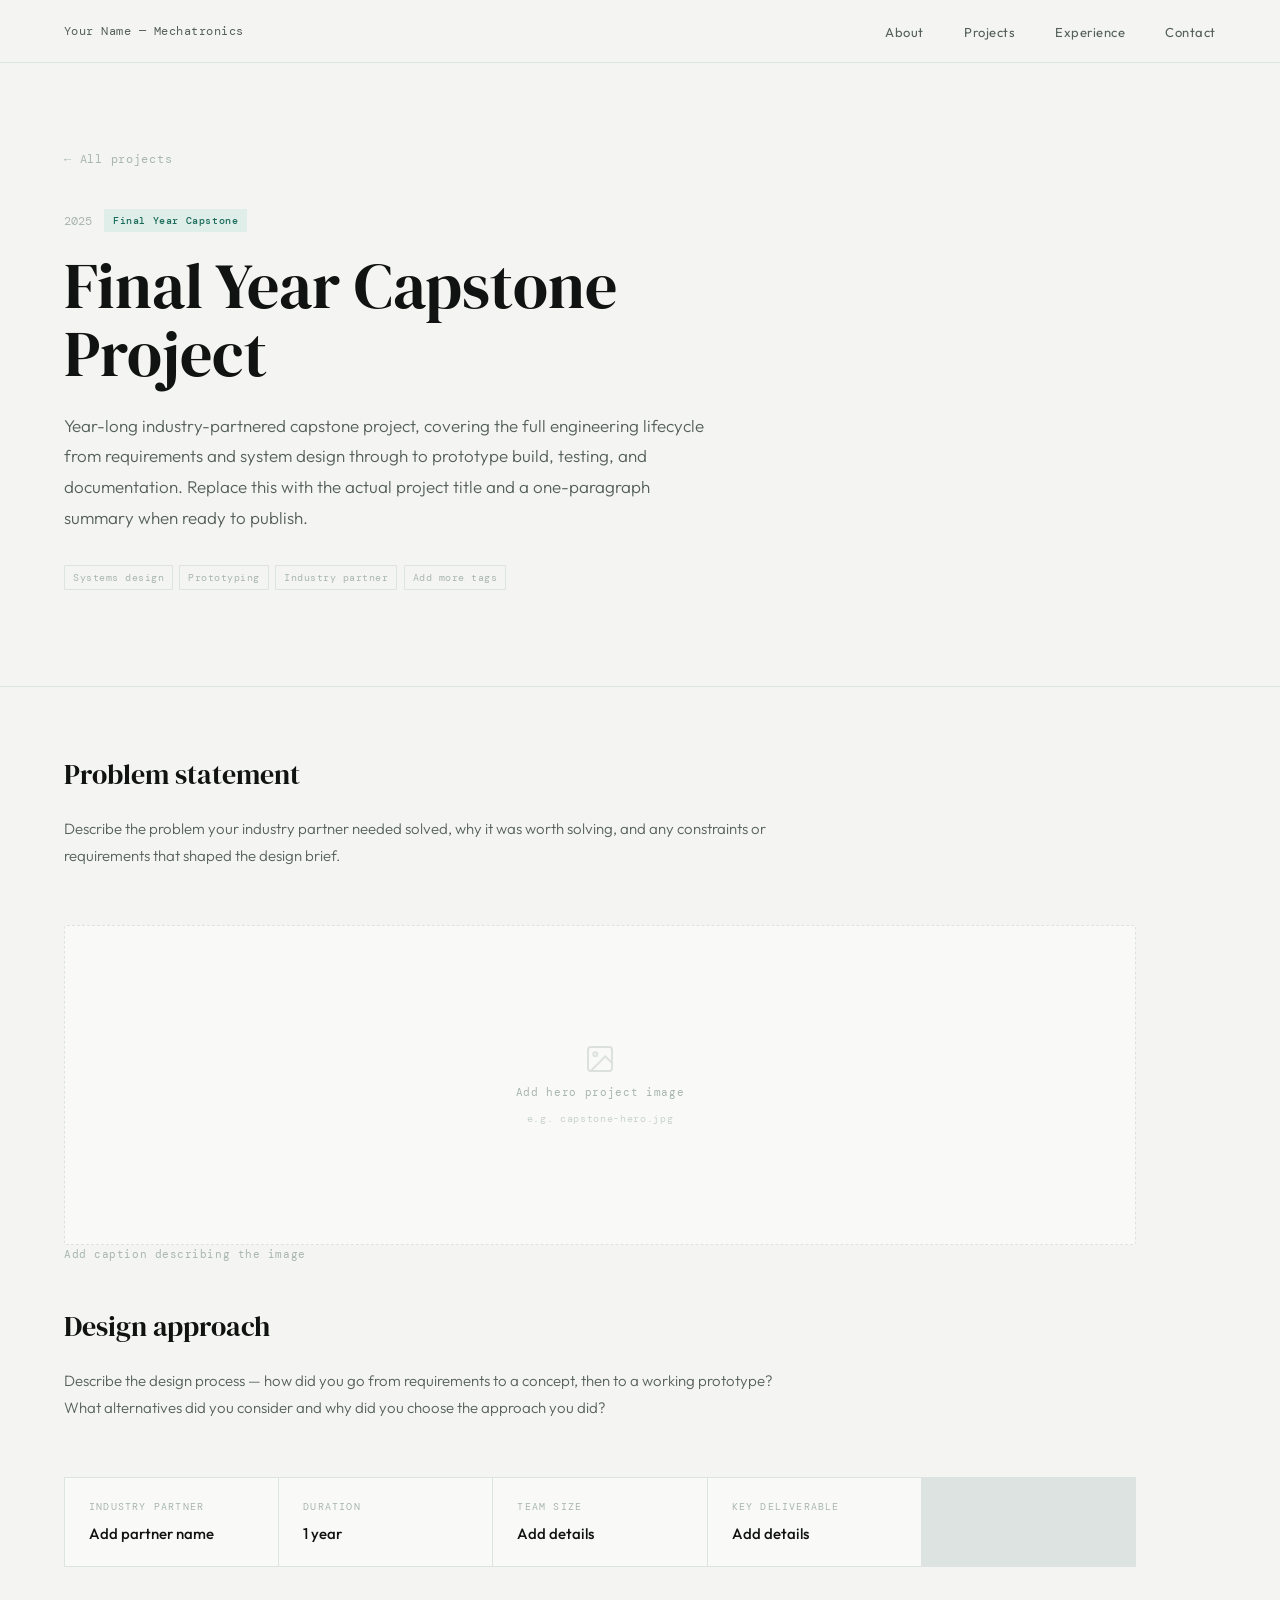
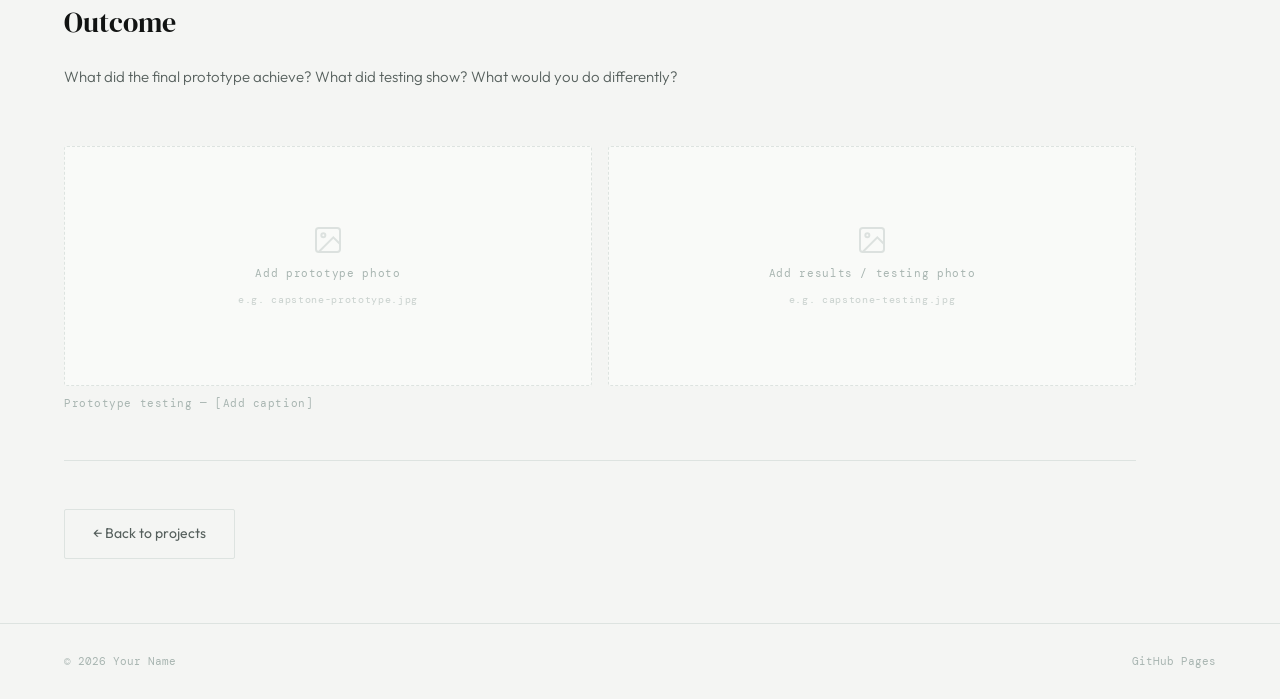
==== project-capstone.html @ b1a0011e "Add files via upload" ====
<!DOCTYPE html>
<html lang="en">
<head>
<meta charset="UTF-8">
<meta name="viewport" content="width=device-width, initial-scale=1.0">
<title>Capstone Project — Your Name</title>
<link rel="preconnect" href="https://fonts.googleapis.com">
<link rel="preconnect" href="https://fonts.gstatic.com" crossorigin>
<link href="https://fonts.googleapis.com/css2?family=DM+Serif+Display:ital@0;1&family=DM+Mono:wght@400;500&family=Outfit:wght@300;400;500&display=swap" rel="stylesheet">
<link rel="stylesheet" href="style.css">
</head>
<body>

<nav>
  <a href="index.html" class="nav-logo">Your Name — Mechatronics</a>
  <ul class="nav-links">
    <li><a href="index.html#about">About</a></li>
    <li><a href="index.html#projects">Projects</a></li>
    <li><a href="index.html#experience">Experience</a></li>
    <li><a href="index.html#contact">Contact</a></li>
  </ul>
</nav>

<div class="project-hero">
  <a href="index.html#projects" class="back-link">← All projects</a>
  <div class="project-hero-meta">
    <span class="project-hero-year">2025</span>
    <span class="project-hero-tag">Final Year Capstone</span>
  </div>
  <h1>Final Year Capstone Project</h1>
  <p class="project-hero-summary">Year-long industry-partnered capstone project, covering the full engineering lifecycle from requirements and system design through to prototype build, testing, and documentation. Replace this with the actual project title and a one-paragraph summary when ready to publish.</p>
  <div class="project-hero-tags">
    <span class="project-tag">Systems design</span>
    <span class="project-tag">Prototyping</span>
    <span class="project-tag">Industry partner</span>
    <span class="project-tag">Add more tags</span>
  </div>
</div>

<div class="project-body">

  <div class="project-section reveal">
    <h2>Problem statement</h2>
    <p>Describe the problem your industry partner needed solved, why it was worth solving, and any constraints or requirements that shaped the design brief.</p>
  </div>

  <div class="reveal">
    <div class="img-placeholder" style="min-height:320px;">
      <svg width="32" height="32" viewBox="0 0 24 24" fill="none" stroke="currentColor" stroke-width="1.5"><rect x="3" y="3" width="18" height="18" rx="2"/><circle cx="8.5" cy="8.5" r="1.5"/><path d="M21 15l-5-5L5 21"/></svg>
      Add hero project image<br><span style="font-size:10px; opacity:0.6;">e.g. capstone-hero.jpg</span>
    </div>
    <p class="img-caption">Add caption describing the image</p>
  </div>

  <div class="project-section reveal">
    <h2>Design approach</h2>
    <p>Describe the design process — how did you go from requirements to a concept, then to a working prototype? What alternatives did you consider and why did you choose the approach you did?</p>
  </div>

  <div class="specs-grid reveal">
    <div class="spec-item"><div class="spec-label">Industry partner</div><div class="spec-value">Add partner name</div></div>
    <div class="spec-item"><div class="spec-label">Duration</div><div class="spec-value">1 year</div></div>
    <div class="spec-item"><div class="spec-label">Team size</div><div class="spec-value">Add details</div></div>
    <div class="spec-item"><div class="spec-label">Key deliverable</div><div class="spec-value">Add details</div></div>
  </div>

  <div class="project-section reveal">
    <h2>Outcome</h2>
    <p>What did the final prototype achieve? What did testing show? What would you do differently?</p>
  </div>

  <div class="reveal">
    <div class="img-grid-2">
      <div class="img-placeholder" style="min-height:240px;">
        <svg width="32" height="32" viewBox="0 0 24 24" fill="none" stroke="currentColor" stroke-width="1.5"><rect x="3" y="3" width="18" height="18" rx="2"/><circle cx="8.5" cy="8.5" r="1.5"/><path d="M21 15l-5-5L5 21"/></svg>
        Add prototype photo<br><span style="font-size:10px; opacity:0.6;">e.g. capstone-prototype.jpg</span>
      </div>
      <div class="img-placeholder" style="min-height:240px;">
        <svg width="32" height="32" viewBox="0 0 24 24" fill="none" stroke="currentColor" stroke-width="1.5"><rect x="3" y="3" width="18" height="18" rx="2"/><circle cx="8.5" cy="8.5" r="1.5"/><path d="M21 15l-5-5L5 21"/></svg>
        Add results / testing photo<br><span style="font-size:10px; opacity:0.6;">e.g. capstone-testing.jpg</span>
      </div>
    </div>
    <p class="img-caption">Prototype testing — [Add caption]</p>
  </div>

  <hr class="divider">
  <a href="index.html#projects" class="btn-secondary">← Back to projects</a>

</div>

<footer>
  <p>© 2026 Your Name</p>
  <p>GitHub Pages</p>
</footer>

<script>
  const reveals = document.querySelectorAll('.reveal');
  const observer = new IntersectionObserver((entries) => {
    entries.forEach(entry => {
      if (entry.isIntersecting) { entry.target.classList.add('visible'); observer.unobserve(entry.target); }
    });
  }, { threshold: 0.08 });
  reveals.forEach(el => observer.observe(el));
</script>
</body>
</html>
---- style.css ----
*, *::before, *::after { box-sizing: border-box; margin: 0; padding: 0; }

:root {
  --ink: #111312;
  --ink-muted: #555f5c;
  --ink-faint: #a8b5b1;
  --bg: #f4f5f3;
  --bg-card: #f9faf8;
  --accent: #1a6b5a;
  --accent-mid: #2d8c78;
  --accent-light: #e0eeea;
  --border: #dde3e0;
  --mono: 'DM Mono', monospace;
  --serif: 'DM Serif Display', serif;
  --sans: 'Outfit', sans-serif;
}

html { scroll-behavior: smooth; }

body {
  font-family: var(--sans);
  background: var(--bg);
  color: var(--ink);
  font-size: 16px;
  line-height: 1.7;
  overflow-x: hidden;
}

/* ── NAV ── */
nav {
  position: fixed; top: 0; left: 0; right: 0; z-index: 100;
  display: flex; justify-content: space-between; align-items: center;
  padding: 1.1rem 4rem;
  background: rgba(244, 245, 243, 0.93);
  backdrop-filter: blur(10px);
  border-bottom: 1px solid var(--border);
}
.nav-logo { font-family: var(--mono); font-size: 12px; color: var(--ink-muted); letter-spacing: 0.04em; text-decoration: none; }
.nav-links { display: flex; gap: 2.5rem; list-style: none; }
.nav-links a { font-size: 13px; font-weight: 400; letter-spacing: 0.04em; color: var(--ink-muted); text-decoration: none; transition: color 0.2s; }
.nav-links a:hover { color: var(--accent); }

/* ── BUTTONS ── */
.btn-primary {
  display: inline-block; padding: 0.75rem 1.75rem;
  background: var(--accent); color: #fff;
  font-size: 14px; font-weight: 400; text-decoration: none; border-radius: 2px;
  transition: background 0.2s;
}
.btn-primary:hover { background: var(--accent-mid); }

.btn-secondary {
  display: inline-block; padding: 0.75rem 1.75rem;
  border: 1px solid var(--border); color: var(--ink-muted);
  font-size: 14px; font-weight: 400; text-decoration: none; border-radius: 2px;
  transition: border-color 0.2s, color 0.2s;
}
.btn-secondary:hover { border-color: var(--accent); color: var(--accent); }

/* ── SHARED SECTION PARTS ── */
.section-label { font-family: var(--mono); font-size: 11px; color: var(--ink-faint); letter-spacing: 0.18em; text-transform: uppercase; margin-bottom: 0.75rem; }
.section-title { font-family: var(--serif); font-size: clamp(34px, 4vw, 54px); font-weight: 400; line-height: 1.1; margin-bottom: 3rem; }

/* ── FOOTER ── */
footer { padding: 1.75rem 4rem; border-top: 1px solid var(--border); display: flex; justify-content: space-between; align-items: center; }
footer p { font-family: var(--mono); font-size: 11px; color: var(--ink-faint); }

/* ── REVEAL ── */
.reveal { opacity: 0; transform: translateY(12px); transition: opacity 0.6s ease, transform 0.6s ease; }
.reveal.visible { opacity: 1; transform: translateY(0); }

@keyframes fadeUp {
  from { opacity: 0; transform: translateY(14px); }
  to   { opacity: 1; transform: translateY(0); }
}

/* ── INDEX: HERO ── */
.hero { min-height: 100vh; display: flex; flex-direction: column; justify-content: flex-end; padding: 0 4rem 5rem; }
.hero-tag { font-family: var(--mono); font-size: 12px; color: var(--accent); letter-spacing: 0.1em; margin-bottom: 1.25rem; opacity: 0; animation: fadeUp 0.7s ease 0.2s forwards; }
.hero h1 { font-family: var(--serif); font-size: clamp(44px, 7vw, 92px); line-height: 1.05; font-weight: 400; max-width: 16ch; opacity: 0; animation: fadeUp 0.8s ease 0.35s forwards; }
.hero h1 em { font-style: italic; color: var(--accent); }
.hero-sub { margin-top: 1.75rem; font-size: 16px; font-weight: 300; color: var(--ink-muted); max-width: 440px; line-height: 1.75; opacity: 0; animation: fadeUp 0.8s ease 0.5s forwards; }
.hero-actions { margin-top: 2.5rem; display: flex; gap: 0.875rem; opacity: 0; animation: fadeUp 0.8s ease 0.65s forwards; }

/* ── INDEX: ABOUT ── */
#about { display: grid; grid-template-columns: 1fr 1fr; gap: 5rem; align-items: start; border-top: 1px solid var(--border); padding: 5.5rem 4rem; }
.about-text p { font-size: 16px; font-weight: 300; color: var(--ink-muted); margin-bottom: 1.1rem; }
.skills-grid { display: grid; grid-template-columns: 1fr 1fr; gap: 2rem 1.5rem; padding-top: 3.5rem; }
.skill-category h4 { font-family: var(--mono); font-size: 10px; letter-spacing: 0.14em; text-transform: uppercase; color: var(--accent); margin-bottom: 0.6rem; }
.skill-category ul { list-style: none; }
.skill-category li { font-size: 13px; color: var(--ink-muted); padding: 0.25rem 0; border-bottom: 1px solid var(--border); }

/* ── INDEX: PROJECTS GRID ── */
#projects { border-top: 1px solid var(--border); padding: 5.5rem 4rem; }
.projects-grid { display: grid; grid-template-columns: repeat(3, 1fr); gap: 1px; background: var(--border); border: 1px solid var(--border); }
.project-card { background: var(--bg-card); padding: 2rem 1.75rem; transition: background 0.2s; text-decoration: none; color: inherit; display: block; cursor: pointer; }
.project-card:hover { background: #fff; }
.project-card.featured { grid-column: span 2; }
.project-year { font-family: var(--mono); font-size: 11px; color: var(--ink-faint); letter-spacing: 0.08em; margin-bottom: 1rem; display: flex; align-items: center; gap: 0.6rem; }
.project-year .tag { background: var(--accent-light); color: var(--accent); font-size: 10px; padding: 2px 7px; border-radius: 1px; font-weight: 500; letter-spacing: 0.05em; }
.project-card h3 { font-family: var(--serif); font-size: 22px; font-weight: 400; line-height: 1.2; margin-bottom: 0.85rem; }
.project-card.featured h3 { font-size: 28px; }
.project-card p { font-size: 14px; font-weight: 300; color: var(--ink-muted); line-height: 1.7; margin-bottom: 1.1rem; }
.project-tags { display: flex; flex-wrap: wrap; gap: 0.35rem; }
.project-tag { font-family: var(--mono); font-size: 10px; letter-spacing: 0.05em; padding: 3px 8px; border: 1px solid var(--border); color: var(--ink-faint); border-radius: 1px; }
.card-cta { display: inline-block; margin-top: 1.25rem; font-family: var(--mono); font-size: 11px; color: var(--accent); letter-spacing: 0.08em; }

/* ── INDEX: TIMELINE ── */
#experience { border-top: 1px solid var(--border); padding: 5.5rem 4rem; }
.timeline-item { display: grid; grid-template-columns: 160px 1fr; gap: 3rem; padding: 2rem 0; border-bottom: 1px solid var(--border); align-items: start; }
.timeline-date { font-family: var(--mono); font-size: 12px; color: var(--ink-faint); padding-top: 0.2rem; }
.timeline-content h3 { font-size: 17px; font-weight: 500; margin-bottom: 0.2rem; }
.timeline-content .org { font-family: var(--mono); font-size: 11px; color: var(--accent); letter-spacing: 0.05em; margin-bottom: 0.6rem; }
.timeline-content p { font-size: 14px; font-weight: 300; color: var(--ink-muted); line-height: 1.7; }

/* ── INDEX: CONTACT ── */
#contact { border-top: 1px solid var(--border); padding: 5.5rem 4rem; display: grid; grid-template-columns: 1fr 1fr; gap: 5rem; align-items: start; }
.contact-title { font-family: var(--serif); font-size: clamp(34px, 4vw, 54px); font-weight: 400; line-height: 1.1; margin-bottom: 1.25rem; }
.contact-title em { font-style: italic; color: var(--accent); }
.contact-left p { font-size: 15px; font-weight: 300; color: var(--ink-muted); max-width: 380px; }
.contact-links { display: flex; flex-direction: column; gap: 0.75rem; padding-top: 3.5rem; }
.contact-link { display: flex; align-items: center; gap: 1rem; padding: 1rem 1.25rem; border: 1px solid var(--border); border-radius: 2px; text-decoration: none; color: var(--ink); background: var(--bg-card); transition: border-color 0.2s; }
.contact-link:hover { border-color: var(--accent-mid); }
.contact-link-label { font-family: var(--mono); font-size: 10px; color: var(--ink-faint); letter-spacing: 0.1em; text-transform: uppercase; width: 64px; flex-shrink: 0; }
.contact-link-value { font-size: 14px; flex: 1; }
.contact-link-arrow { font-size: 13px; color: var(--ink-faint); }

/* ── PROJECT PAGE ── */
.project-hero { padding: 9rem 4rem 4rem; border-bottom: 1px solid var(--border); }
.back-link { font-family: var(--mono); font-size: 12px; color: var(--ink-faint); text-decoration: none; letter-spacing: 0.06em; display: inline-flex; align-items: center; gap: 0.4rem; margin-bottom: 2.5rem; transition: color 0.2s; }
.back-link:hover { color: var(--accent); }
.project-hero-meta { display: flex; align-items: center; gap: 0.75rem; margin-bottom: 1.25rem; }
.project-hero-year { font-family: var(--mono); font-size: 12px; color: var(--ink-faint); }
.project-hero-tag { background: var(--accent-light); color: var(--accent); font-family: var(--mono); font-size: 10px; padding: 3px 9px; border-radius: 1px; font-weight: 500; letter-spacing: 0.06em; }
.project-hero h1 { font-family: var(--serif); font-size: clamp(38px, 5vw, 72px); font-weight: 400; line-height: 1.05; max-width: 18ch; margin-bottom: 1.5rem; }
.project-hero-summary { font-size: 17px; font-weight: 300; color: var(--ink-muted); max-width: 640px; line-height: 1.8; margin-bottom: 2rem; }
.project-hero-tags { display: flex; flex-wrap: wrap; gap: 0.4rem; margin-bottom: 2rem; }
.project-hero-actions { display: flex; gap: 0.875rem; flex-wrap: wrap; }

.project-body { padding: 4rem 4rem; max-width: 1200px; }

/* image layouts */
.img-full { width: 100%; border-radius: 3px; border: 1px solid var(--border); display: block; margin-bottom: 0.5rem; }
.img-caption { font-family: var(--mono); font-size: 11px; color: var(--ink-faint); letter-spacing: 0.05em; margin-bottom: 2.5rem; }
.img-grid-2 { display: grid; grid-template-columns: 1fr 1fr; gap: 1rem; margin-bottom: 0.5rem; }
.img-grid-2 img { width: 100%; border-radius: 3px; border: 1px solid var(--border); display: block; }
.img-grid-3 { display: grid; grid-template-columns: 1fr 1fr 1fr; gap: 1rem; margin-bottom: 0.5rem; }
.img-grid-3 img { width: 100%; border-radius: 3px; border: 1px solid var(--border); display: block; }

/* placeholder image box */
.img-placeholder {
  width: 100%; background: var(--bg-card); border: 1px dashed var(--border);
  border-radius: 3px; display: flex; flex-direction: column; align-items: center;
  justify-content: center; gap: 0.5rem; color: var(--ink-faint);
  font-family: var(--mono); font-size: 11px; letter-spacing: 0.06em;
  text-align: center; padding: 3rem 1rem;
}
.img-placeholder svg { opacity: 0.35; }

/* content blocks */
.project-section { margin-bottom: 3.5rem; }
.project-section h2 { font-family: var(--serif); font-size: 28px; font-weight: 400; margin-bottom: 1rem; }
.project-section p { font-size: 15px; font-weight: 300; color: var(--ink-muted); line-height: 1.8; margin-bottom: 0.9rem; max-width: 72ch; }
.project-section ul { list-style: none; margin-bottom: 0.9rem; display: flex; flex-direction: column; gap: 0.4rem; }
.project-section li { font-size: 15px; font-weight: 300; color: var(--ink-muted); padding-left: 1.25rem; position: relative; line-height: 1.7; }
.project-section li::before { content: '—'; position: absolute; left: 0; color: var(--ink-faint); font-size: 11px; top: 0.3rem; }

.specs-grid { display: grid; grid-template-columns: repeat(auto-fill, minmax(200px, 1fr)); gap: 1px; background: var(--border); border: 1px solid var(--border); margin-bottom: 2rem; }
.spec-item { background: var(--bg-card); padding: 1.25rem 1.5rem; }
.spec-label { font-family: var(--mono); font-size: 10px; color: var(--ink-faint); letter-spacing: 0.12em; text-transform: uppercase; margin-bottom: 0.35rem; }
.spec-value { font-size: 15px; font-weight: 500; color: var(--ink); }

.divider { border: none; border-top: 1px solid var(--border); margin: 3rem 0; }

/* ── RESPONSIVE ── */
@media (max-width: 960px) {
  nav { padding: 1rem 2rem; }
  #about, #contact { grid-template-columns: 1fr; gap: 3rem; padding: 4rem 2rem; }
  #projects, #experience { padding: 4rem 2rem; }
  .projects-grid { grid-template-columns: 1fr 1fr; }
  .project-card.featured { grid-column: span 2; }
  footer { padding: 1.5rem 2rem; }
  .skills-grid { padding-top: 0; }
  .project-hero { padding: 8rem 2rem 3rem; }
  .project-body { padding: 3rem 2rem; }
  .img-grid-3 { grid-template-columns: 1fr 1fr; }
}
@media (max-width: 640px) {
  nav { padding: 1rem 1.5rem; }
  .nav-links { display: none; }
  .hero { padding: 0 1.5rem 3.5rem; }
  #about, #projects, #experience, #contact { padding: 3.5rem 1.5rem; }
  .projects-grid { grid-template-columns: 1fr; }
  .project-card.featured { grid-column: span 1; }
  .timeline-item { grid-template-columns: 1fr; gap: 0.4rem; }
  footer { flex-direction: column; gap: 0.4rem; text-align: center; padding: 1.5rem; }
  .img-grid-2, .img-grid-3 { grid-template-columns: 1fr; }
  .specs-grid { grid-template-columns: 1fr 1fr; }
  .project-hero { padding: 7rem 1.5rem 2.5rem; }
  .project-body { padding: 2.5rem 1.5rem; }
}
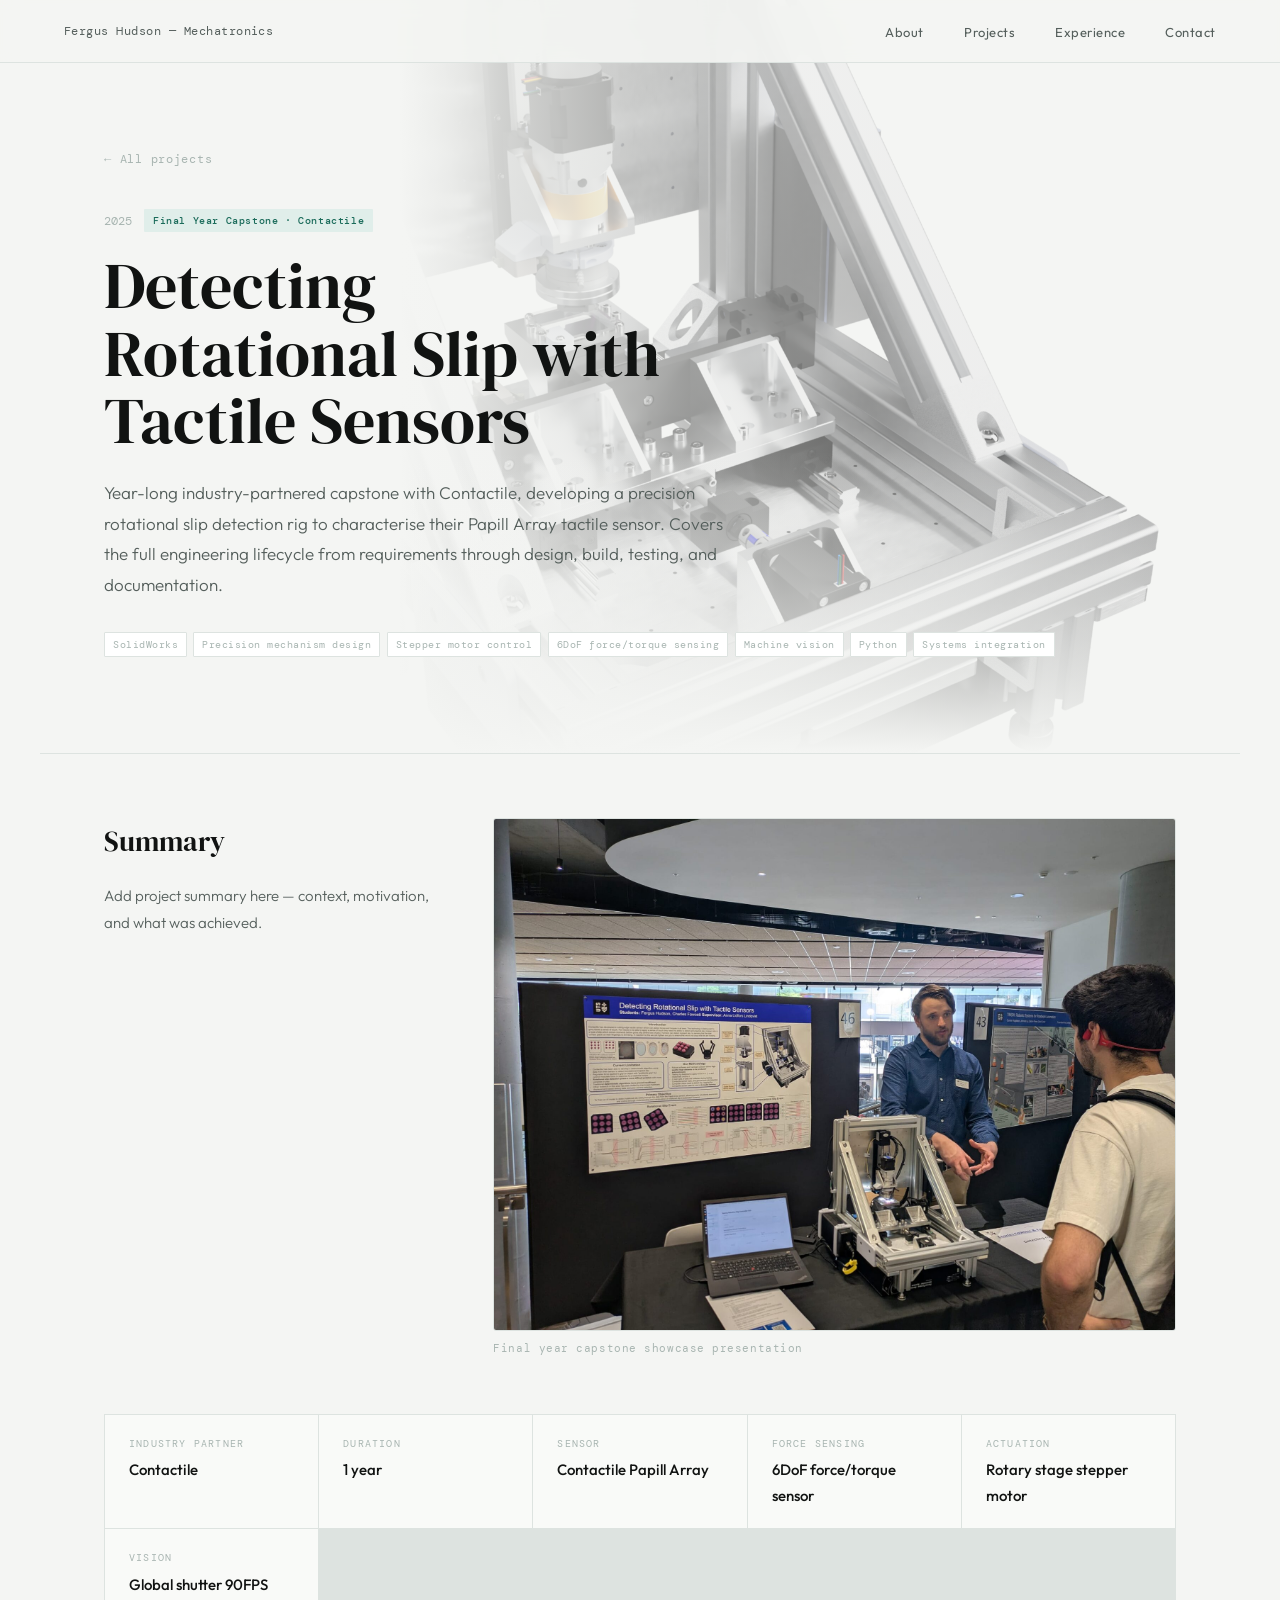
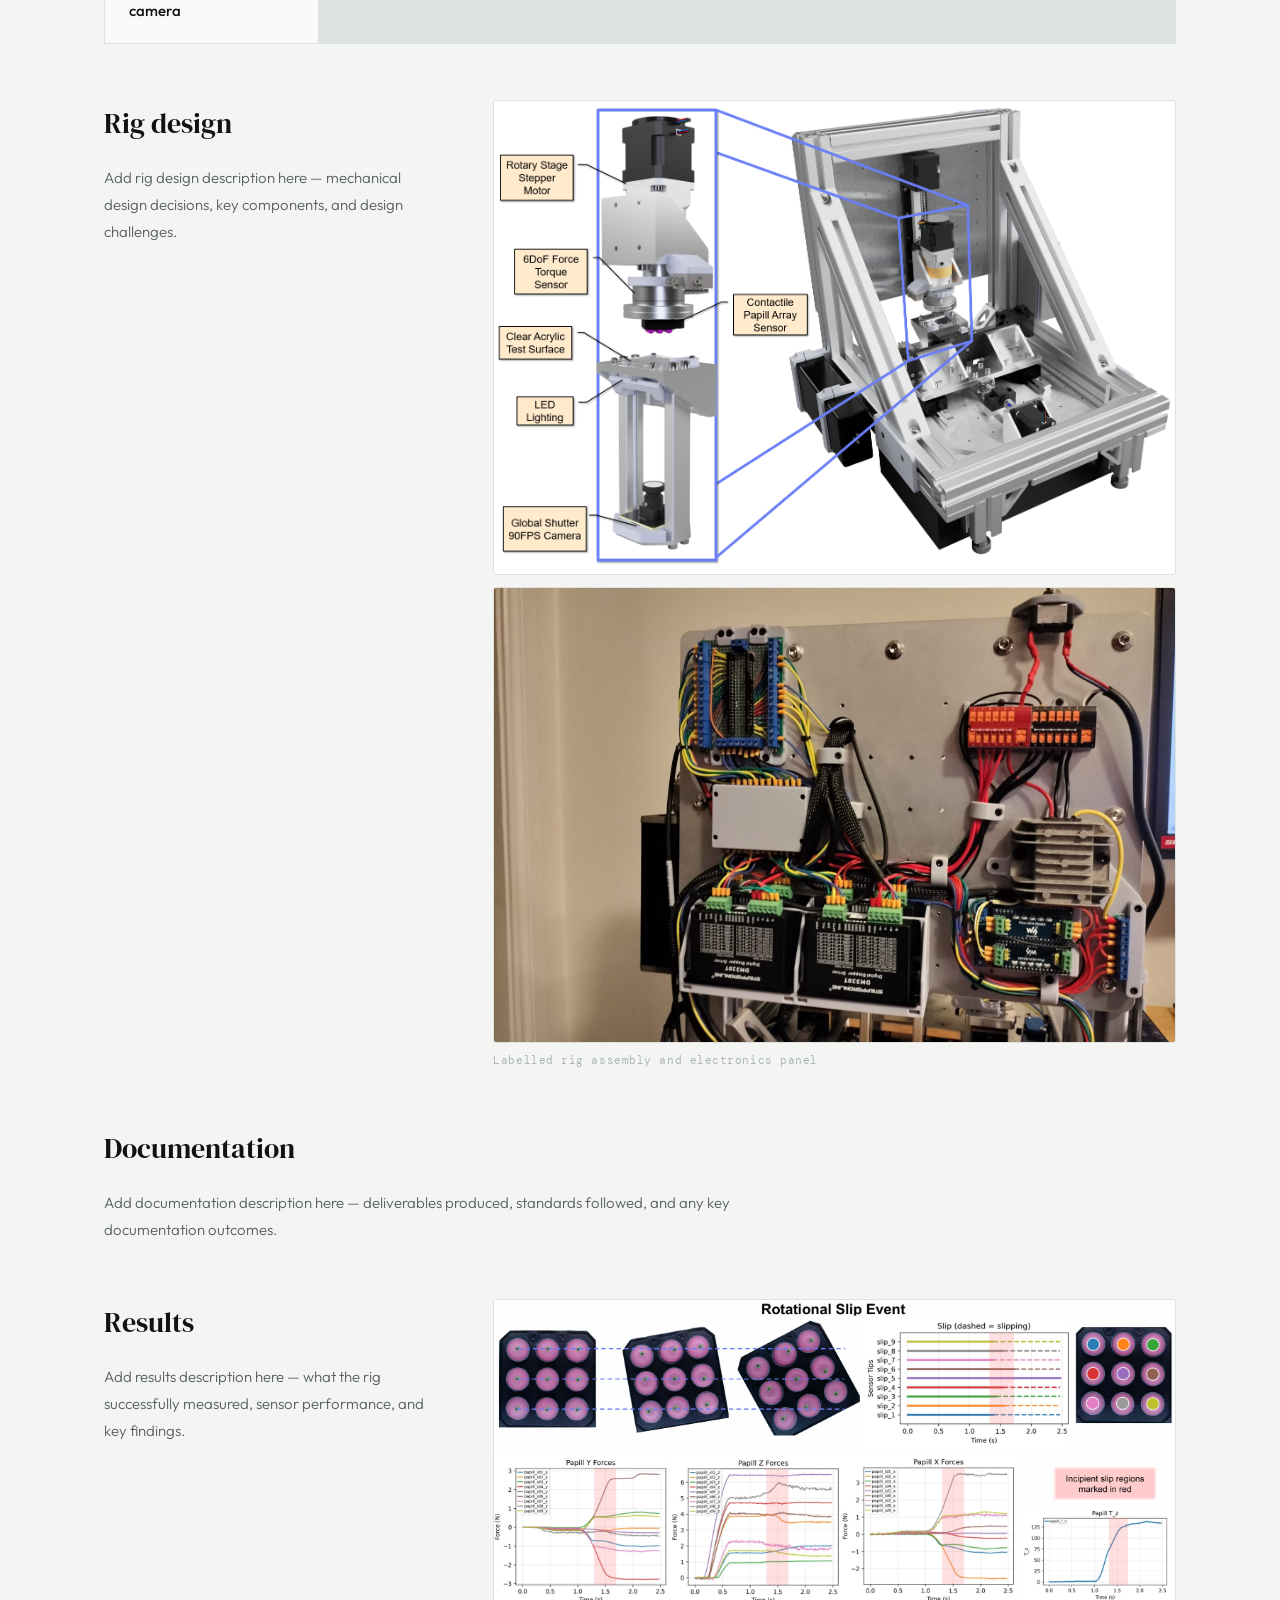
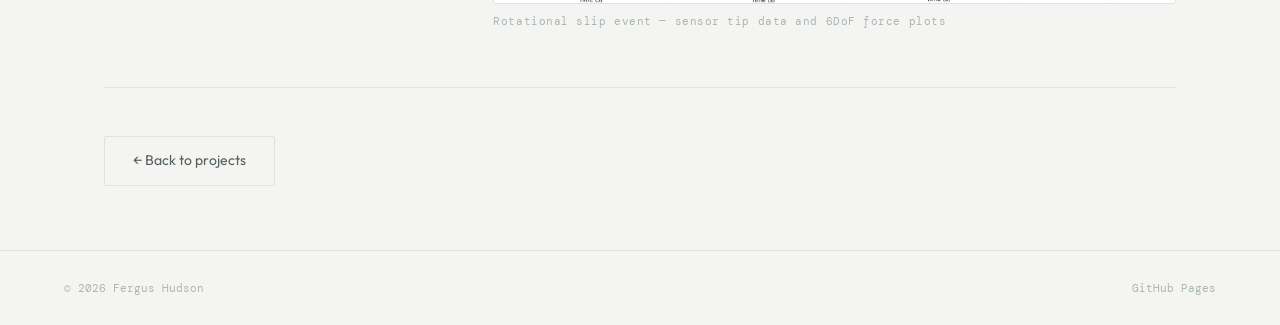
==== commit 21d2e757: "Build out capstone project page with images and placeholder sections" ====
--- a/project-capstone.html
+++ b/project-capstone.html
@@ -3,16 +3,113 @@
 <head>
 <meta charset="UTF-8">
 <meta name="viewport" content="width=device-width, initial-scale=1.0">
-<title>Capstone Project — Your Name</title>
+<title>Capstone — Detecting Rotational Slip — Fergus Hudson</title>
+<link rel="icon" href="favicon.ico" type="image/x-icon">
 <link rel="preconnect" href="https://fonts.googleapis.com">
 <link rel="preconnect" href="https://fonts.gstatic.com" crossorigin>
 <link href="https://fonts.googleapis.com/css2?family=DM+Serif+Display:ital@0;1&family=DM+Mono:wght@400;500&family=Outfit:wght@300;400;500&display=swap" rel="stylesheet">
 <link rel="stylesheet" href="style.css">
+<style>
+  .project-hero {
+    position: relative;
+    overflow: hidden;
+  }
+
+  .project-hero-bg {
+    position: absolute;
+    inset: 0;
+    background-image: url('heroshotrenderwithnolabels.png');
+    background-size: cover;
+    background-position: right center;
+    z-index: 0;
+  }
+
+  .project-hero-bg::after {
+    content: '';
+    position: absolute;
+    inset: 0;
+    background: linear-gradient(
+      to right,
+      #f4f5f3 30%,
+      rgba(244, 245, 243, 0.65) 50%,
+      rgba(244, 245, 243, 0.05) 100%
+    );
+  }
+
+  .project-hero-bg::before {
+    content: '';
+    position: absolute;
+    inset: 0;
+    background: linear-gradient(
+      to bottom,
+      transparent 60%,
+      #f4f5f3 100%
+    );
+    z-index: 1;
+  }
+
+  .project-hero > *:not(.project-hero-bg) {
+    position: relative;
+    z-index: 2;
+  }
+
+  .project-hero-tags .project-tag {
+    background: #ffffff;
+    border-color: var(--border);
+  }
+
+  .content-row {
+    display: grid;
+    grid-template-columns: 1fr 2fr;
+    gap: 3rem;
+    align-items: start;
+    margin-bottom: 3.5rem;
+  }
+
+  .content-row .project-section {
+    margin-bottom: 0;
+  }
+
+  .row-media img {
+    width: 100%;
+    border-radius: 3px;
+    border: 1px solid var(--border);
+    display: block;
+  }
+
+  .stacked-imgs {
+    display: flex;
+    flex-direction: column;
+    gap: 0.75rem;
+  }
+
+  .row-caption {
+    font-family: var(--mono);
+    font-size: 11px;
+    color: var(--ink-faint);
+    letter-spacing: 0.05em;
+    margin-top: 0.5rem;
+  }
+
+  @media (max-width: 760px) {
+    .content-row {
+      grid-template-columns: 1fr;
+      gap: 1.5rem;
+    }
+    .project-hero-bg::after {
+      background: linear-gradient(
+        to bottom,
+        rgba(244, 245, 243, 0.3) 0%,
+        #f4f5f3 70%
+      );
+    }
+  }
+</style>
 </head>
 <body>
 
 <nav>
-  <a href="index.html" class="nav-logo">Your Name — Mechatronics</a>
+  <a href="index.html" class="nav-logo">Fergus Hudson — Mechatronics</a>
   <ul class="nav-links">
     <li><a href="index.html#about">About</a></li>
     <li><a href="index.html#projects">Projects</a></li>
@@ -22,65 +119,80 @@
 </nav>
 
 <div class="project-hero">
+  <div class="project-hero-bg"></div>
   <a href="index.html#projects" class="back-link">← All projects</a>
   <div class="project-hero-meta">
     <span class="project-hero-year">2025</span>
-    <span class="project-hero-tag">Final Year Capstone</span>
-  </div>
-  <h1>Final Year Capstone Project</h1>
-  <p class="project-hero-summary">Year-long industry-partnered capstone project, covering the full engineering lifecycle from requirements and system design through to prototype build, testing, and documentation. Replace this with the actual project title and a one-paragraph summary when ready to publish.</p>
+    <span class="project-hero-tag">Final Year Capstone · Contactile</span>
+  </div>
+  <h1>Detecting Rotational Slip with Tactile Sensors</h1>
+  <p class="project-hero-summary">Year-long industry-partnered capstone with Contactile, developing a precision rotational slip detection rig to characterise their Papill Array tactile sensor. Covers the full engineering lifecycle from requirements through design, build, testing, and documentation.</p>
   <div class="project-hero-tags">
-    <span class="project-tag">Systems design</span>
-    <span class="project-tag">Prototyping</span>
-    <span class="project-tag">Industry partner</span>
-    <span class="project-tag">Add more tags</span>
+    <span class="project-tag">SolidWorks</span>
+    <span class="project-tag">Precision mechanism design</span>
+    <span class="project-tag">Stepper motor control</span>
+    <span class="project-tag">6DoF force/torque sensing</span>
+    <span class="project-tag">Machine vision</span>
+    <span class="project-tag">Python</span>
+    <span class="project-tag">Systems integration</span>
   </div>
 </div>
 
 <div class="project-body">
 
+  <!-- Summary -->
+  <div class="content-row reveal">
+    <div class="project-section">
+      <h2>Summary</h2>
+      <p>Add project summary here — context, motivation, and what was achieved.</p>
+    </div>
+    <div class="row-media">
+      <img src="capstoneshowcase.jpeg" alt="Capstone project showcase presentation">
+      <p class="row-caption">Final year capstone showcase presentation</p>
+    </div>
+  </div>
+
+  <!-- Specs -->
+  <div class="specs-grid reveal" style="margin-bottom: 3.5rem;">
+    <div class="spec-item"><div class="spec-label">Industry partner</div><div class="spec-value">Contactile</div></div>
+    <div class="spec-item"><div class="spec-label">Duration</div><div class="spec-value">1 year</div></div>
+    <div class="spec-item"><div class="spec-label">Sensor</div><div class="spec-value">Contactile Papill Array</div></div>
+    <div class="spec-item"><div class="spec-label">Force sensing</div><div class="spec-value">6DoF force/torque sensor</div></div>
+    <div class="spec-item"><div class="spec-label">Actuation</div><div class="spec-value">Rotary stage stepper motor</div></div>
+    <div class="spec-item"><div class="spec-label">Vision</div><div class="spec-value">Global shutter 90FPS camera</div></div>
+  </div>
+
+  <!-- Rig Design -->
+  <div class="content-row reveal">
+    <div class="project-section">
+      <h2>Rig design</h2>
+      <p>Add rig design description here — mechanical design decisions, key components, and design challenges.</p>
+    </div>
+    <div class="row-media">
+      <div class="stacked-imgs">
+        <img src="renderdiagramcapstone.png" alt="Labelled CAD render of the rotational slip detection rig">
+        <img src="wiringcapstone.jpeg" alt="Electronics and wiring panel">
+      </div>
+      <p class="row-caption">Labelled rig assembly and electronics panel</p>
+    </div>
+  </div>
+
+  <!-- Documentation -->
   <div class="project-section reveal">
-    <h2>Problem statement</h2>
-    <p>Describe the problem your industry partner needed solved, why it was worth solving, and any constraints or requirements that shaped the design brief.</p>
-  </div>
-
-  <div class="reveal">
-    <div class="img-placeholder" style="min-height:320px;">
-      <svg width="32" height="32" viewBox="0 0 24 24" fill="none" stroke="currentColor" stroke-width="1.5"><rect x="3" y="3" width="18" height="18" rx="2"/><circle cx="8.5" cy="8.5" r="1.5"/><path d="M21 15l-5-5L5 21"/></svg>
-      Add hero project image<br><span style="font-size:10px; opacity:0.6;">e.g. capstone-hero.jpg</span>
-    </div>
-    <p class="img-caption">Add caption describing the image</p>
-  </div>
-
-  <div class="project-section reveal">
-    <h2>Design approach</h2>
-    <p>Describe the design process — how did you go from requirements to a concept, then to a working prototype? What alternatives did you consider and why did you choose the approach you did?</p>
-  </div>
-
-  <div class="specs-grid reveal">
-    <div class="spec-item"><div class="spec-label">Industry partner</div><div class="spec-value">Add partner name</div></div>
-    <div class="spec-item"><div class="spec-label">Duration</div><div class="spec-value">1 year</div></div>
-    <div class="spec-item"><div class="spec-label">Team size</div><div class="spec-value">Add details</div></div>
-    <div class="spec-item"><div class="spec-label">Key deliverable</div><div class="spec-value">Add details</div></div>
-  </div>
-
-  <div class="project-section reveal">
-    <h2>Outcome</h2>
-    <p>What did the final prototype achieve? What did testing show? What would you do differently?</p>
-  </div>
-
-  <div class="reveal">
-    <div class="img-grid-2">
-      <div class="img-placeholder" style="min-height:240px;">
-        <svg width="32" height="32" viewBox="0 0 24 24" fill="none" stroke="currentColor" stroke-width="1.5"><rect x="3" y="3" width="18" height="18" rx="2"/><circle cx="8.5" cy="8.5" r="1.5"/><path d="M21 15l-5-5L5 21"/></svg>
-        Add prototype photo<br><span style="font-size:10px; opacity:0.6;">e.g. capstone-prototype.jpg</span>
-      </div>
-      <div class="img-placeholder" style="min-height:240px;">
-        <svg width="32" height="32" viewBox="0 0 24 24" fill="none" stroke="currentColor" stroke-width="1.5"><rect x="3" y="3" width="18" height="18" rx="2"/><circle cx="8.5" cy="8.5" r="1.5"/><path d="M21 15l-5-5L5 21"/></svg>
-        Add results / testing photo<br><span style="font-size:10px; opacity:0.6;">e.g. capstone-testing.jpg</span>
-      </div>
-    </div>
-    <p class="img-caption">Prototype testing — [Add caption]</p>
+    <h2>Documentation</h2>
+    <p>Add documentation description here — deliverables produced, standards followed, and any key documentation outcomes.</p>
+  </div>
+
+  <!-- Results -->
+  <div class="content-row reveal">
+    <div class="project-section">
+      <h2>Results</h2>
+      <p>Add results description here — what the rig successfully measured, sensor performance, and key findings.</p>
+    </div>
+    <div class="row-media">
+      <img src="capstoneSlipResults.png" alt="Rotational slip event sensor data and force plots">
+      <p class="row-caption">Rotational slip event — sensor tip data and 6DoF force plots</p>
+    </div>
   </div>
 
   <hr class="divider">
@@ -89,7 +201,7 @@
 </div>
 
 <footer>
-  <p>© 2026 Your Name</p>
+  <p>© 2026 Fergus Hudson</p>
   <p>GitHub Pages</p>
 </footer>
 
--- a/style.css
+++ b/style.css
@@ -126,7 +126,7 @@
 .contact-link-arrow { font-size: 13px; color: var(--ink-faint); }
 
 /* ── PROJECT PAGE ── */
-.project-hero { padding: 9rem 4rem 4rem; border-bottom: 1px solid var(--border); }
+.project-hero { padding: 9rem 4rem 4rem; border-bottom: 1px solid var(--border); max-width: 1200px; margin: 0 auto; }
 .back-link { font-family: var(--mono); font-size: 12px; color: var(--ink-faint); text-decoration: none; letter-spacing: 0.06em; display: inline-flex; align-items: center; gap: 0.4rem; margin-bottom: 2.5rem; transition: color 0.2s; }
 .back-link:hover { color: var(--accent); }
 .project-hero-meta { display: flex; align-items: center; gap: 0.75rem; margin-bottom: 1.25rem; }
@@ -137,7 +137,7 @@
 .project-hero-tags { display: flex; flex-wrap: wrap; gap: 0.4rem; margin-bottom: 2rem; }
 .project-hero-actions { display: flex; gap: 0.875rem; flex-wrap: wrap; }
 
-.project-body { padding: 4rem 4rem; max-width: 1200px; }
+.project-body { padding: 4rem 4rem; max-width: 1200px; margin: 0 auto; }
 
 /* image layouts */
 .img-full { width: 100%; border-radius: 3px; border: 1px solid var(--border); display: block; margin-bottom: 0.5rem; }
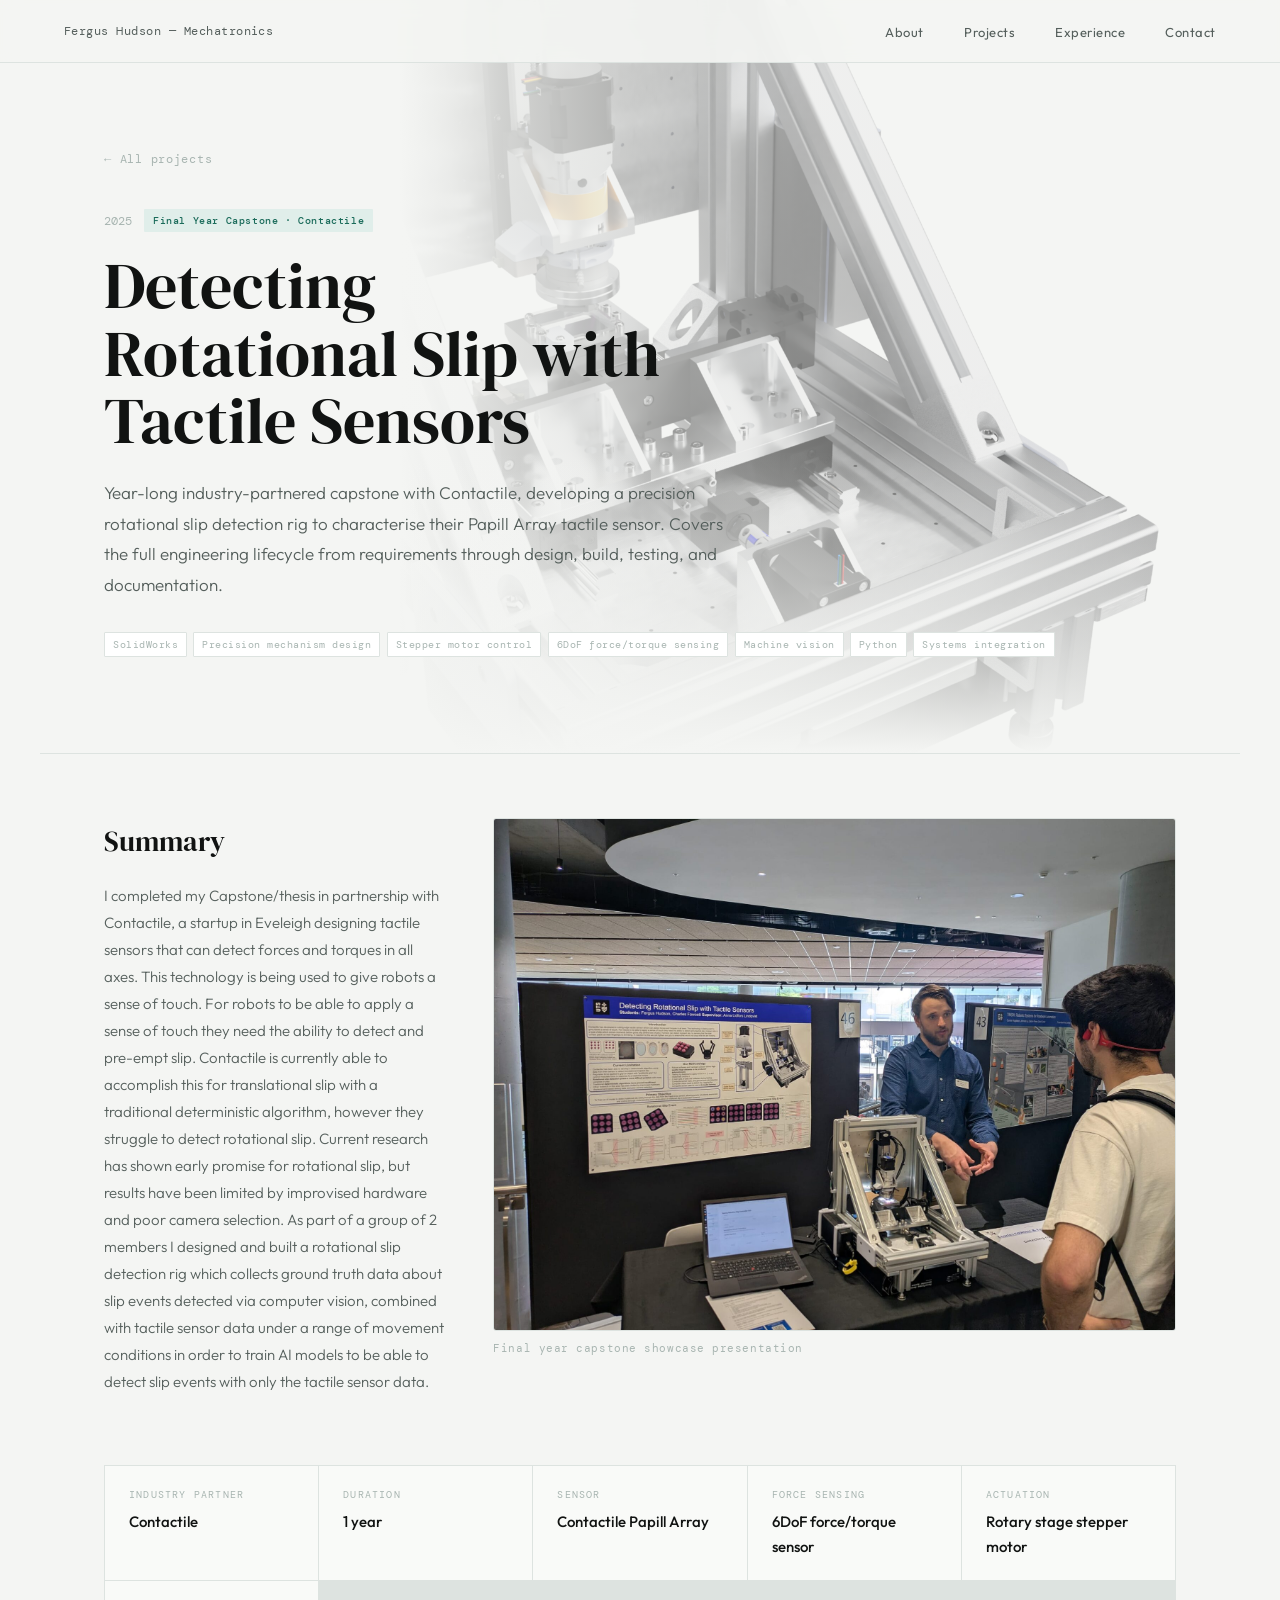
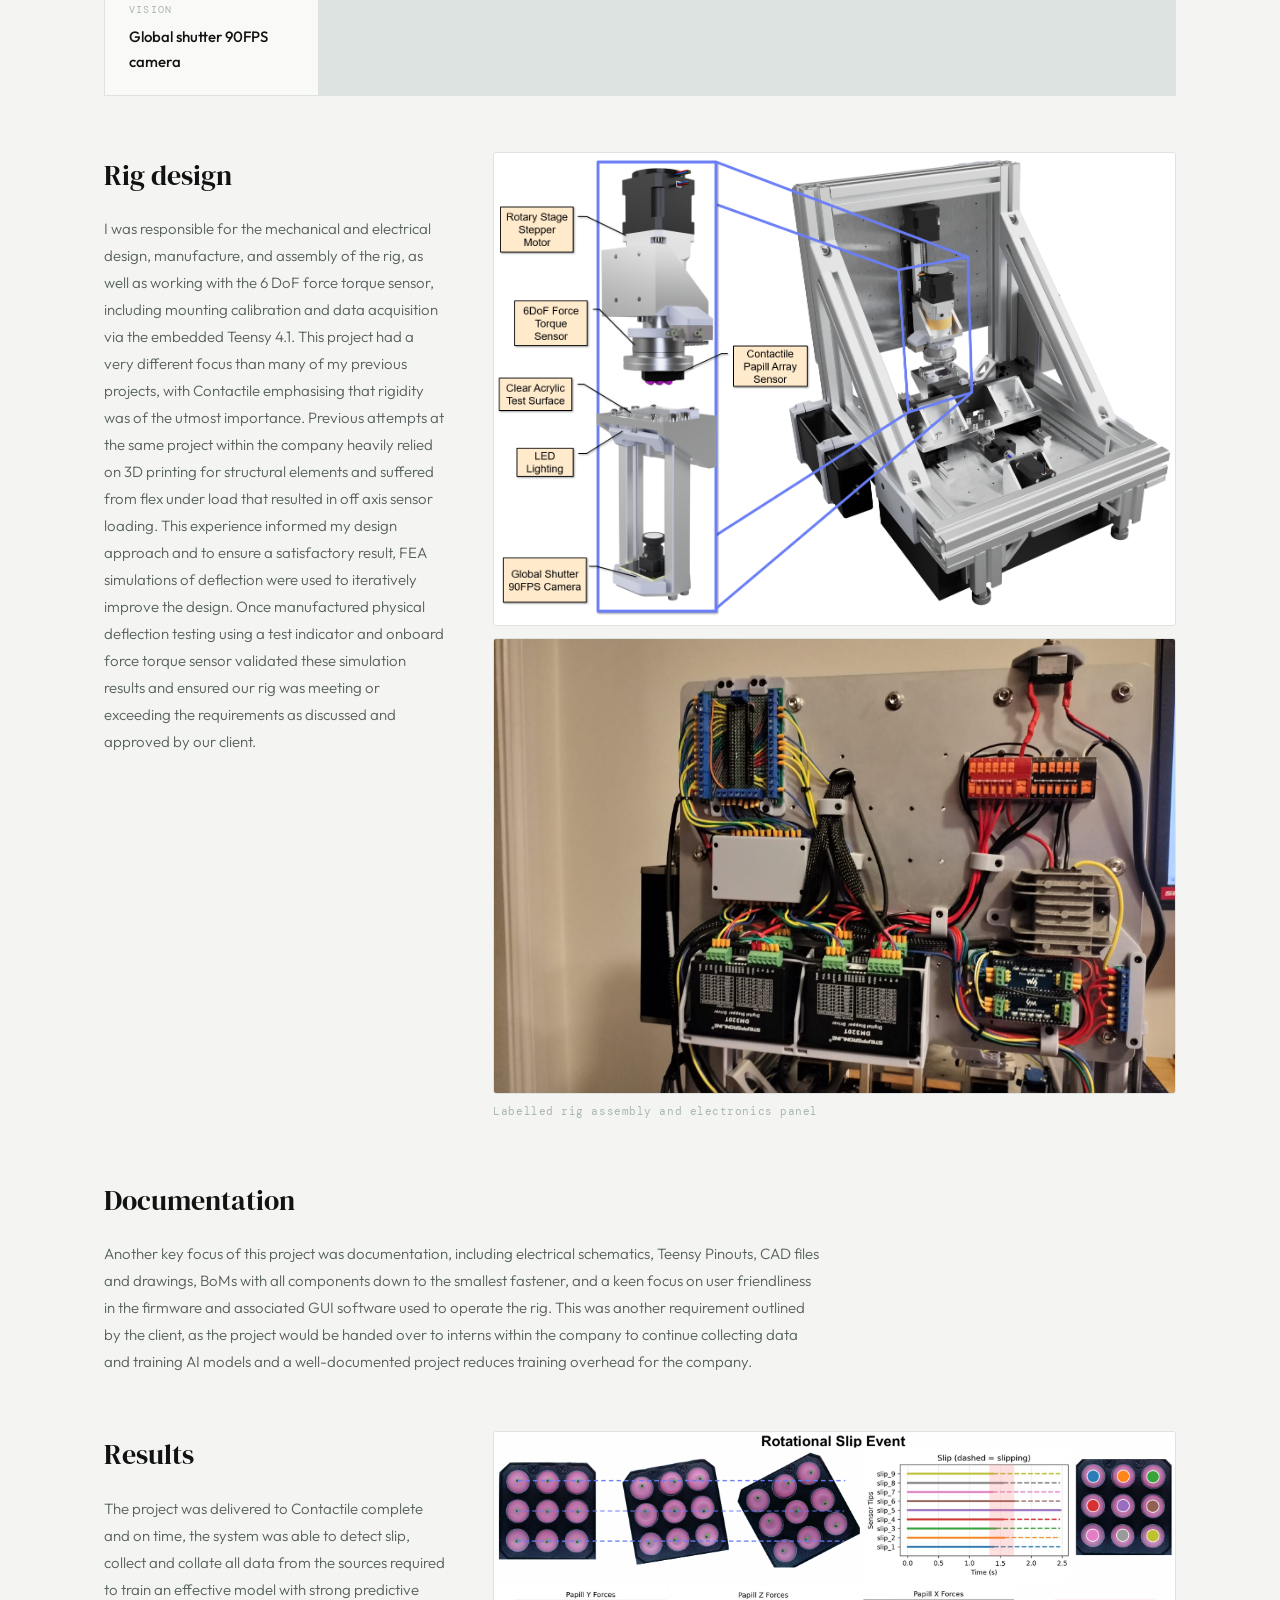
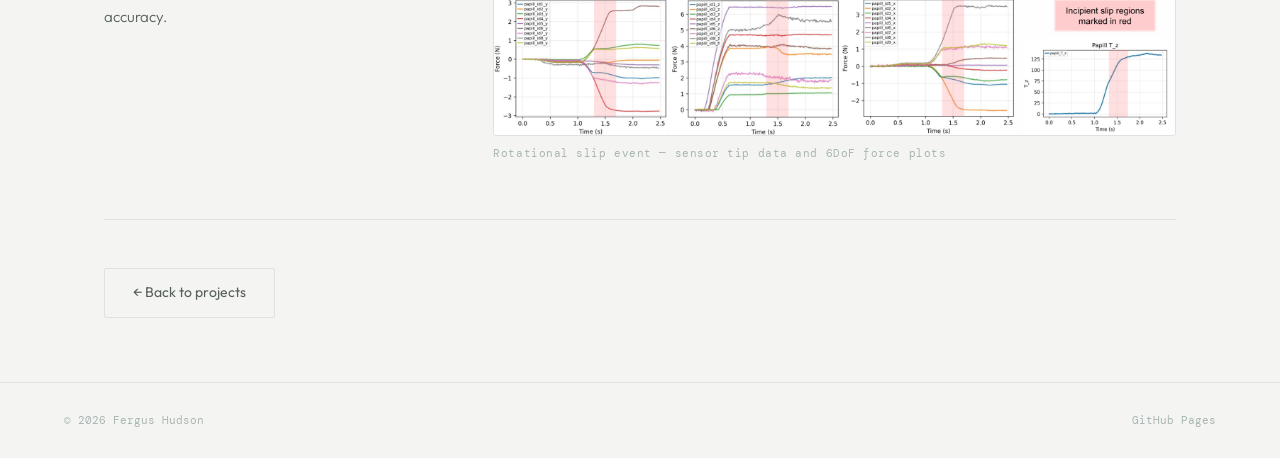
==== commit 11612b95: "Update project-capstone.html" ====
--- a/project-capstone.html
+++ b/project-capstone.html
@@ -144,7 +144,7 @@
   <div class="content-row reveal">
     <div class="project-section">
       <h2>Summary</h2>
-      <p>Add project summary here — context, motivation, and what was achieved.</p>
+      <p>I completed my Capstone/thesis in partnership with Contactile, a startup in Eveleigh designing tactile sensors that can detect forces and torques in all axes. This technology is being used to give robots a sense of touch. For robots to be able to apply a sense of touch they need the ability to detect and pre-empt slip. Contactile is currently able to accomplish this for translational slip with a traditional deterministic algorithm, however they struggle to detect rotational slip. Current research has shown early promise for rotational slip, but results have been limited by improvised hardware and poor camera selection. As part of a group of 2 members I designed and built a rotational slip detection rig which collects ground truth data about slip events detected via computer vision, combined with tactile sensor data under a range of movement conditions in order to train AI models to be able to detect slip events with only the tactile sensor data.</p>
     </div>
     <div class="row-media">
       <img src="capstoneshowcase.jpeg" alt="Capstone project showcase presentation">
@@ -166,7 +166,7 @@
   <div class="content-row reveal">
     <div class="project-section">
       <h2>Rig design</h2>
-      <p>Add rig design description here — mechanical design decisions, key components, and design challenges.</p>
+      <p>I was responsible for the mechanical and electrical design, manufacture, and assembly of the rig, as well as working with the 6 DoF force torque sensor, including mounting calibration and data acquisition via the embedded Teensy 4.1. This project had a very different focus than many of my previous projects, with Contactile emphasising that rigidity was of the utmost importance. Previous attempts at the same project within the company heavily relied on 3D printing for structural elements and suffered from flex under load that resulted in off axis sensor loading. This experience informed my design approach and to ensure a satisfactory result, FEA simulations of deflection were used to iteratively improve the design. Once manufactured physical deflection testing using a test indicator and onboard force torque sensor validated these simulation results and ensured our rig was meeting or exceeding the requirements as discussed and approved by our client.</p>
     </div>
     <div class="row-media">
       <div class="stacked-imgs">
@@ -180,14 +180,14 @@
   <!-- Documentation -->
   <div class="project-section reveal">
     <h2>Documentation</h2>
-    <p>Add documentation description here — deliverables produced, standards followed, and any key documentation outcomes.</p>
+    <p>Another key focus of this project was documentation, including electrical schematics, Teensy Pinouts, CAD files and drawings, BoMs with all components down to the smallest fastener, and a keen focus on user friendliness in the firmware and associated GUI software used to operate the rig. This was another requirement outlined by the client, as the project would be handed over to interns within the company to continue collecting data and training AI models and a well-documented project reduces training overhead for the company. </p>
   </div>
 
   <!-- Results -->
   <div class="content-row reveal">
     <div class="project-section">
       <h2>Results</h2>
-      <p>Add results description here — what the rig successfully measured, sensor performance, and key findings.</p>
+      <p>The project was delivered to Contactile complete and on time, the system was able to detect slip, collect and collate all data from the sources required to train an effective model with strong predictive accuracy.</p>
     </div>
     <div class="row-media">
       <img src="capstoneSlipResults.png" alt="Rotational slip event sensor data and force plots">
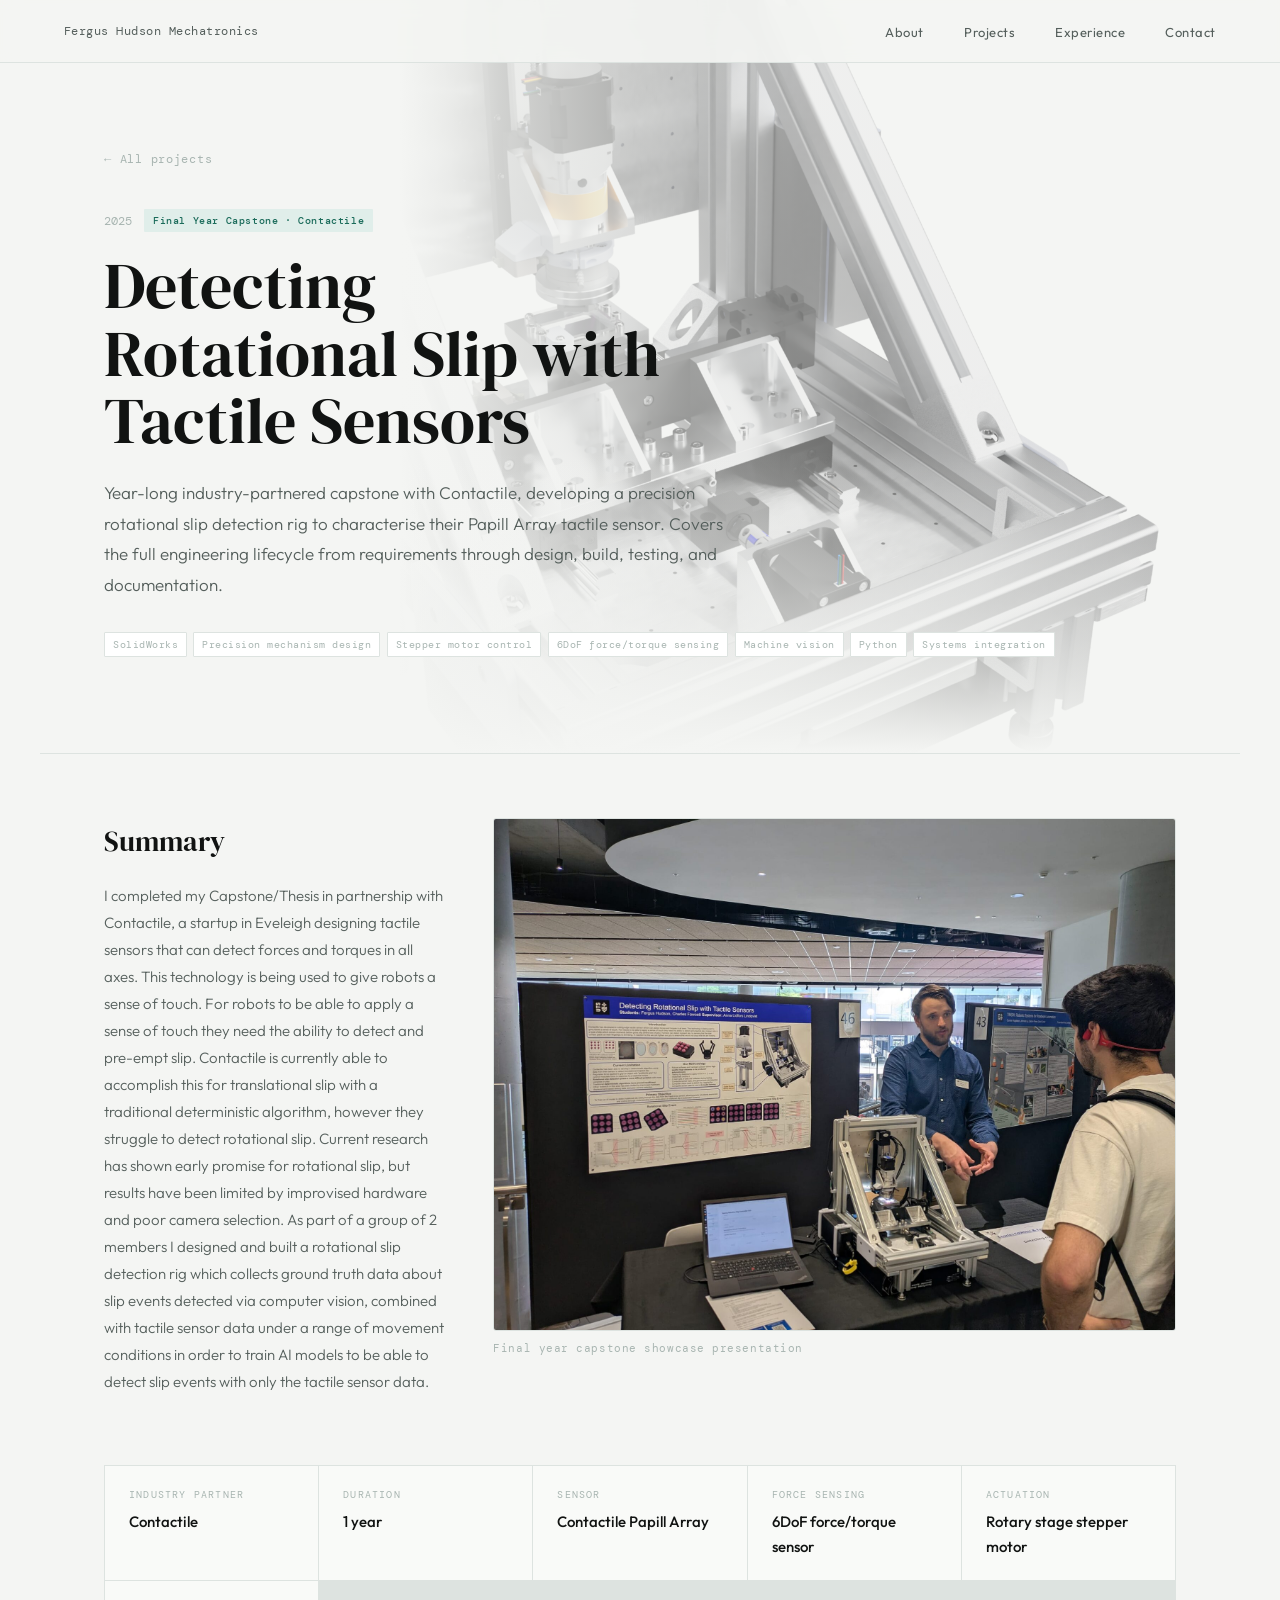
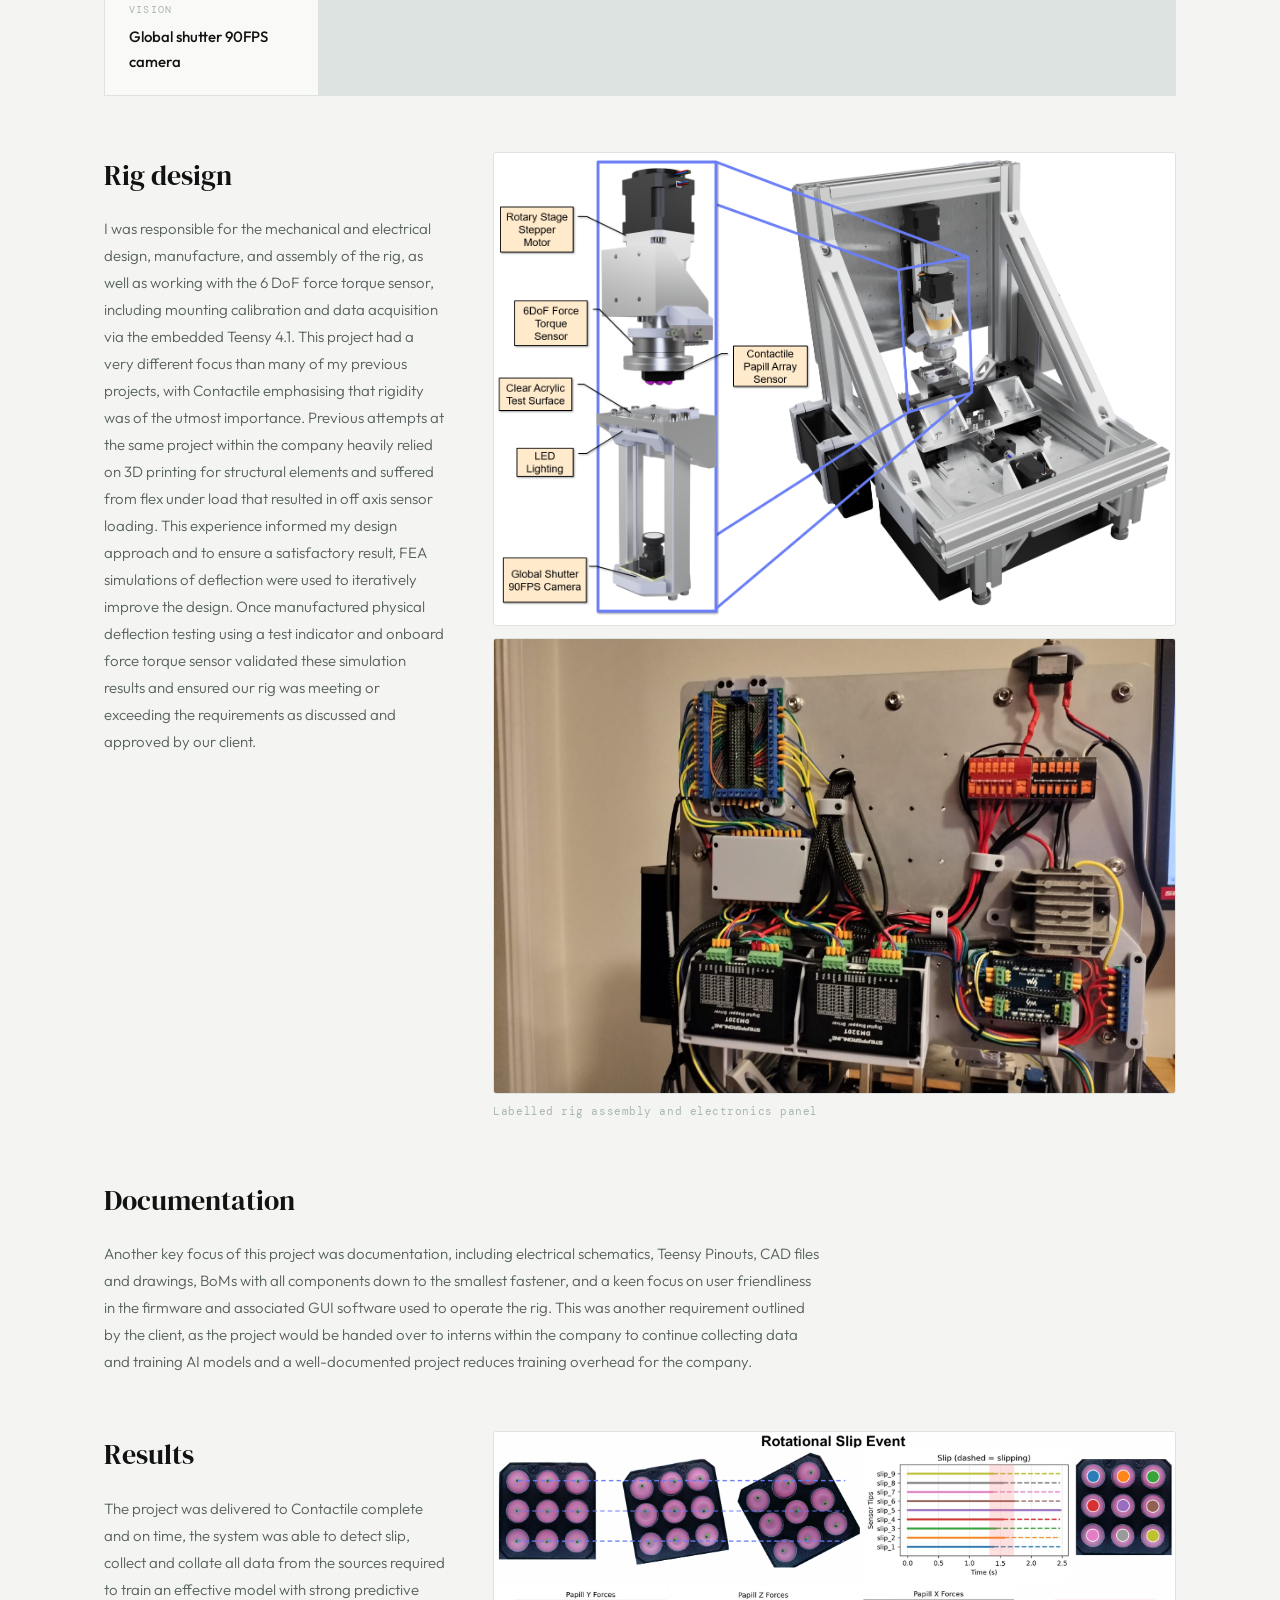
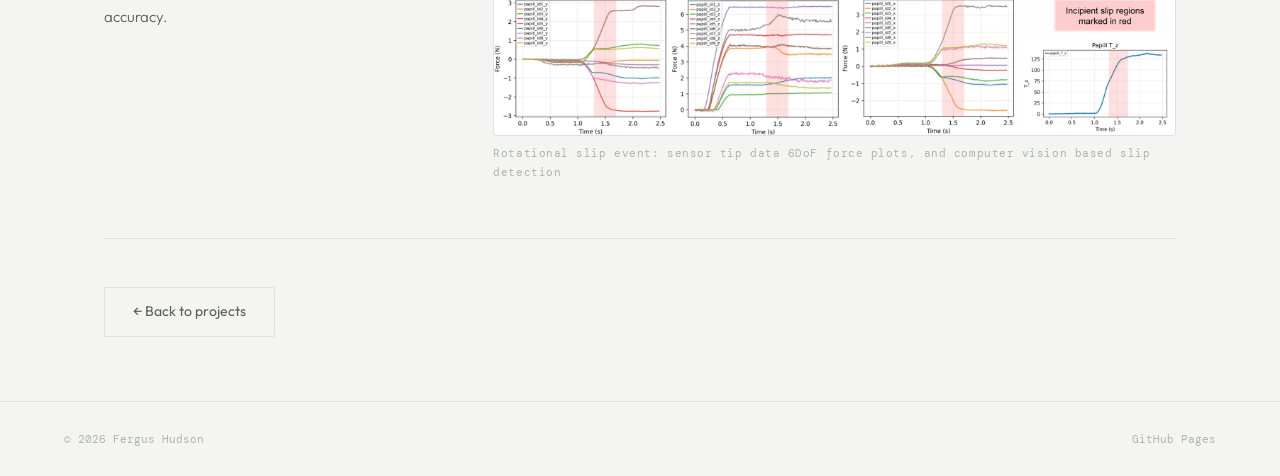
==== commit 40ef2792: "Update title and captions in project-capstone.html" ====
--- a/project-capstone.html
+++ b/project-capstone.html
@@ -3,7 +3,7 @@
 <head>
 <meta charset="UTF-8">
 <meta name="viewport" content="width=device-width, initial-scale=1.0">
-<title>Capstone — Detecting Rotational Slip — Fergus Hudson</title>
+<title>Capstone: Detecting Rotational Slip Fergus Hudson</title>
 <link rel="icon" href="favicon.ico" type="image/x-icon">
 <link rel="preconnect" href="https://fonts.googleapis.com">
 <link rel="preconnect" href="https://fonts.gstatic.com" crossorigin>
@@ -109,7 +109,7 @@
 <body>
 
 <nav>
-  <a href="index.html" class="nav-logo">Fergus Hudson — Mechatronics</a>
+  <a href="index.html" class="nav-logo">Fergus Hudson Mechatronics</a>
   <ul class="nav-links">
     <li><a href="index.html#about">About</a></li>
     <li><a href="index.html#projects">Projects</a></li>
@@ -144,7 +144,7 @@
   <div class="content-row reveal">
     <div class="project-section">
       <h2>Summary</h2>
-      <p>I completed my Capstone/thesis in partnership with Contactile, a startup in Eveleigh designing tactile sensors that can detect forces and torques in all axes. This technology is being used to give robots a sense of touch. For robots to be able to apply a sense of touch they need the ability to detect and pre-empt slip. Contactile is currently able to accomplish this for translational slip with a traditional deterministic algorithm, however they struggle to detect rotational slip. Current research has shown early promise for rotational slip, but results have been limited by improvised hardware and poor camera selection. As part of a group of 2 members I designed and built a rotational slip detection rig which collects ground truth data about slip events detected via computer vision, combined with tactile sensor data under a range of movement conditions in order to train AI models to be able to detect slip events with only the tactile sensor data.</p>
+      <p>I completed my Capstone/Thesis in partnership with Contactile, a startup in Eveleigh designing tactile sensors that can detect forces and torques in all axes. This technology is being used to give robots a sense of touch. For robots to be able to apply a sense of touch they need the ability to detect and pre-empt slip. Contactile is currently able to accomplish this for translational slip with a traditional deterministic algorithm, however they struggle to detect rotational slip. Current research has shown early promise for rotational slip, but results have been limited by improvised hardware and poor camera selection. As part of a group of 2 members I designed and built a rotational slip detection rig which collects ground truth data about slip events detected via computer vision, combined with tactile sensor data under a range of movement conditions in order to train AI models to be able to detect slip events with only the tactile sensor data.</p>
     </div>
     <div class="row-media">
       <img src="capstoneshowcase.jpeg" alt="Capstone project showcase presentation">
@@ -191,7 +191,7 @@
     </div>
     <div class="row-media">
       <img src="capstoneSlipResults.png" alt="Rotational slip event sensor data and force plots">
-      <p class="row-caption">Rotational slip event — sensor tip data and 6DoF force plots</p>
+      <p class="row-caption">Rotational slip event: sensor tip data 6DoF force plots, and computer vision based slip detection</p>
     </div>
   </div>
 
